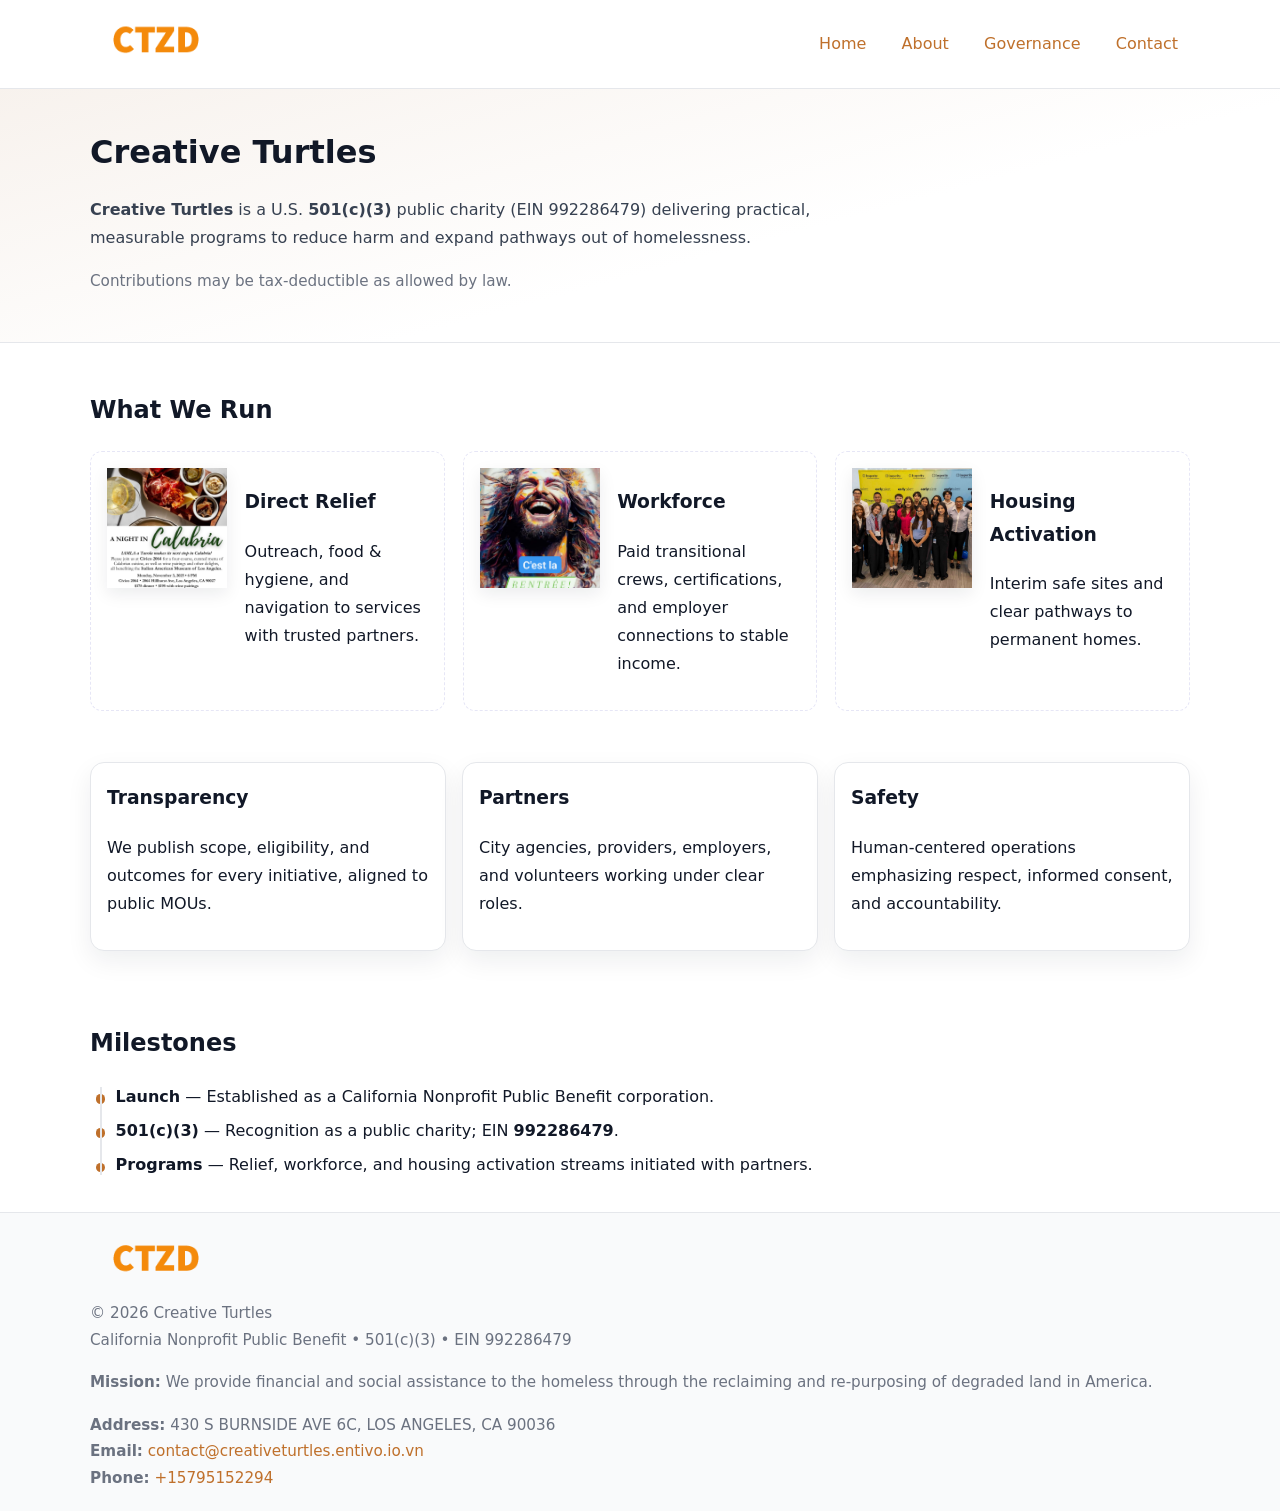
==== index.html @ 8e64525c "Initial commit" ====
<!doctype html>
<html lang="en">
<head>
<meta charset="utf-8"/><meta name="viewport" content="width=device-width,initial-scale=1"/>
<title>Creative Turtles – Nonprofit • 2025</title>
<link rel="stylesheet" href="assets/styles.css"/><link rel="icon" href="images/logo.png">
<meta name="data-ein" content="992286479"><meta name="data-name" content="Creative Turtles">
<meta name="data-email" content="contact@creativeturtles.entivo.io.vn"><meta name="data-phone" content="+15795152294">
<meta name="data-address" content="430 S BURNSIDE AVE 6C,
LOS ANGELES, CA 90036"><meta name="data-map" content="430+S+BURNSIDE+AVE+6C,+LOS+ANGELES,+CA+90036">
  <meta name="description" content="Our nonprofit strengthens the community with programs focused on community services, education, and direct relief.">
</head>
<body>
<div style="position:absolute;left:-9999px;top:-9999px;opacity:0" data-uniq="{{UNIQUE_BLOB}}">
  <span>Our nonprofit strengthens the community with programs focused on community services, education, and direct relief.</span><svg width="12" height="12" viewBox="0 0 12 12" xmlns="http://www.w3.org/2000/svg"><circle cx="6" cy="6" r="5" fill="#28a745"/></svg><img src="images/jobs.jpg" width="1" height="1" alt="" loading="lazy"/>
</div>

<header>
  <div class="header-wrap">
    <a href="index.html" aria-label="Home"><img src="images/logo.png" alt="Creative Turtles logo" style="width:132px"></a>
    <nav><a class="active" href="index.html">Home</a><a href="about.html">About</a><a href="governance.html">Governance</a><a href="contact.html">Contact</a></nav>
  </div>
</header>

<section class="cc3ea8b7854">
  <div class="container">
    <h1>Creative Turtles</h1>
    <p class="cfb9111f38c"><strong>Creative Turtles</strong> is a U.S. <strong>501(c)(3)</strong> public charity (EIN 992286479) delivering practical, measurable programs to reduce harm and expand pathways out of homelessness.</p>
    <p class="small">Contributions may be tax-deductible as allowed by law.</p>
  </div>
</section>

<main>
  <!-- What We Run: ảnh vuông 120x120 -->
  <section class="section">
    <div class="container">
      <h2>What We Run</h2>
      <div class="feature-row">
        <div class="feature">
          <img class="thumb" src="images/relief.jpg" alt="Direct Relief">
          <div><h3>Direct Relief</h3><p>Outreach, food & hygiene, and navigation to services with trusted partners.</p></div>
        </div>
        <div class="feature">
          <img class="thumb" src="images/jobs.jpg" alt="Workforce">
          <div><h3>Workforce</h3><p>Paid transitional crews, certifications, and employer connections to stable income.</p></div>
        </div>
        <div class="feature">
          <img class="thumb" src="images/land.jpg" alt="Housing Activation">
          <div><h3>Housing Activation</h3><p>Interim safe sites and clear pathways to permanent homes.</p></div>
        </div>
      </div>
    </div>
  </section>

  <section class="section">
    <div class="container grid">
      <div class="cards">
        <article class="cc27f328f2f"><h3>Transparency</h3><p>We publish scope, eligibility, and outcomes for every initiative, aligned to public MOUs.</p></article>
        <article class="cc27f328f2f"><h3>Partners</h3><p>City agencies, providers, employers, and volunteers working under clear roles.</p></article>
        <article class="cc27f328f2f"><h3>Safety</h3><p>Human-centered operations emphasizing respect, informed consent, and accountability.</p></article>
      </div>
    </div>
  </section>

  <!-- Milestones: bullet chuẩn -->
  <section class="section">
    <div class="container">
      <h2>Milestones</h2>
      <ul class="timeline">
        <li><strong>Launch</strong> — Established as a California Nonprofit Public Benefit corporation.</li>
        <li><strong>501(c)(3)</strong> — Recognition as a public charity; EIN <strong>992286479</strong>.</li>
        <li><strong>Programs</strong> — Relief, workforce, and housing activation streams initiated with partners.</li>
      </ul>
    </div>
  </section>

  <footer>
    <div class="grid">
      <div><img src="images/logo.png" alt="" style="width:132px;margin-bottom:.5rem"><div class="small">© <span id="year"></span> Creative Turtles</div><div class="small">California Nonprofit Public Benefit • 501(c)(3) • EIN 992286479</div></div>
      <div><div class="small"><strong>Mission:</strong> We provide financial and social assistance to the homeless through the reclaiming and re-purposing of degraded land in America.</div></div>
      <div><div class="small"><strong>Address:</strong> 430 S BURNSIDE AVE 6C,
LOS ANGELES, CA 90036<br><strong>Email:</strong> <a href="mailto:contact@creativeturtles.entivo.io.vn">contact@creativeturtles.entivo.io.vn</a><br><strong>Phone:</strong> <a href="tel:+15795152294">+15795152294</a></div></div>
    </div>
  </footer>
</main>

<!-- color/skin -->
<script>(function(){function g(n){const e=document.querySelector('meta[name="'+n+'"]');return e?e.content:''}
function h(s){let x=2166136261>>>0;for(let i=0;i<s.length;i++){x^=s.charCodeAt(i);x=(x*16777619)>>>0}return x>>>0}
let k=(g('data-ein')||'').replace(/\D+/g,'');if(!k)k=g('data-name')||location.hostname||'d';
const key=h(String(k)),H=key%360,S=55+(key%20),L=46;
const r=document.documentElement;r.style.setProperty('--brand',`hsl(${H} ${S}% ${L}%)`);
r.style.setProperty('--brand-ink',`hsl(${H} ${Math.min(95,S+10)}% ${Math.max(22,L-18)}%)`);
r.style.setProperty('--soft',`hsl(${H} ${Math.max(40,S-25)}% 95%)`);
const y=document.getElementById('year'); if(y) y.textContent=new Date().getFullYear();})();</script>
</body>
</html>
---- assets/styles.css ----
:root{
  --ink:#111827; --muted:#6b7280; --paper:#ffffff; --line:#e5e7eb;
  --brand:#7c3aed; --brand-ink:#5125a7; --soft:#f5f3ff;
  --radius:14px; --shadow:0 10px 26px rgba(17,24,39,.07)
}
*{box-sizing:border-box} html,body{height:100%}
body{margin:0;background:var(--paper);color:var(--ink);
  font-family:Inter,system-ui,-apple-system,Segoe UI,Roboto,Arial,sans-serif;line-height:1.75}
a{color:var(--brand);text-decoration:none} a:hover{text-decoration:underline}
img{max-width:100%;display:block;border-radius:12px}

header{border-bottom:1px solid var(--line);background:#fff}
.header-wrap{width:min(1100px,94%);margin:0 auto;display:flex;align-items:center;justify-content:space-between;padding:.9rem 0}
nav a{margin-left:.7rem;padding:.45rem .75rem;border-radius:10px}
nav a:hover{background:var(--soft);text-decoration:none}

.cc3ea8b7854{
  position:relative;overflow:hidden;border-bottom:1px solid var(--line);
  background:linear-gradient(165deg, var(--soft) 0%, #fff 60%)
}
.cc3ea8b7854 .container{width:min(1100px,94%);margin:0 auto;padding:2rem 0}
h1{font-size:2rem;margin:.2rem 0 .3rem}
.cfb9111f38c{max-width:76ch;color:#374151}

.container{width:min(1100px,94%);margin-inline:auto}
.section{padding:1.6rem 0}

.grid{display:grid;gap:1rem}
.cards{display:grid;grid-template-columns:1fr;gap:1rem}
.cc27f328f2f{background:#fff;border:1px solid var(--line);border-radius:var(--radius);box-shadow:var(--shadow);padding:1rem}
.cc27f328f2f h3{margin-top:.2rem}

/* === Feature thumbnails: vuông 120×120 (góc 0px) === */
.feature-row{display:grid;grid-template-columns:1fr;gap:1.1rem}
.feature{
  display:grid;grid-template-columns:120px 1fr;gap:1.1rem;align-items:start;
  border:1px dashed #e6e6f6;border-radius:12px;padding:1rem
}
.feature .thumb{
  width:120px;height:120px;border-radius:0;object-fit:cover;display:block;
  box-shadow:0 6px 16px rgba(17,24,39,.08)
}

/* === Milestones bullets chuẩn === */
.timeline{margin:.4rem 0 0 0;padding:0;list-style:none;position:relative}
.timeline li{
  position:relative;padding-left:1.6rem;margin:.55rem 0;line-height:1.6
}
.timeline li::before{
  content:"";position:absolute;left:.35rem;top:.65rem;width:.6rem;height:.6rem;
  border-radius:999px;background:var(--brand)
}
.timeline::after{
  content:"";position:absolute;left:.64rem;top:.2rem;bottom:.2rem;width:2px;background:var(--line)
}

.faq details{border:1px solid var(--line);border-radius:12px;padding:.8rem}
.faq summary{font-weight:700;cursor:pointer}
.small{color:var(--muted);font-size:.95rem}

.ca263e9ad2f{display:grid;grid-template-columns:1fr;gap:.9rem}
label{display:grid;gap:.35rem;font-weight:600}
input,textarea{
  width:100%;padding:.75rem .85rem;border:1px solid #cbd5e1;border-radius:12px;font:inherit
}
input:focus,textarea:focus{outline:2px solid var(--soft);border-color:var(--brand)}
.cfbdb32edb2{display:inline-block;padding:.75rem 1rem;border:1px solid #cbd5e1;border-radius:12px;background:#fff}
.cfbdb32edb2:hover{box-shadow:var(--shadow)} .btn-primary{background:var(--brand);border-color:var(--brand);color:#fff}

.map-embed iframe{width:100%;aspect-ratio:16/9;border:0;border-radius:12px;box-shadow:var(--shadow)}

footer{border-top:1px solid var(--line);background:#f9fafb;margin-top:auto}
footer .grid{width:min(1100px,94%);margin:0 auto;display:grid;grid-template-columns:1fr;gap:1rem;padding:1.2rem 0}

@media(min-width:920px){
  .cards{grid-template-columns:repeat(3,1fr)}
  .feature-row{grid-template-columns:repeat(3,1fr)}
}
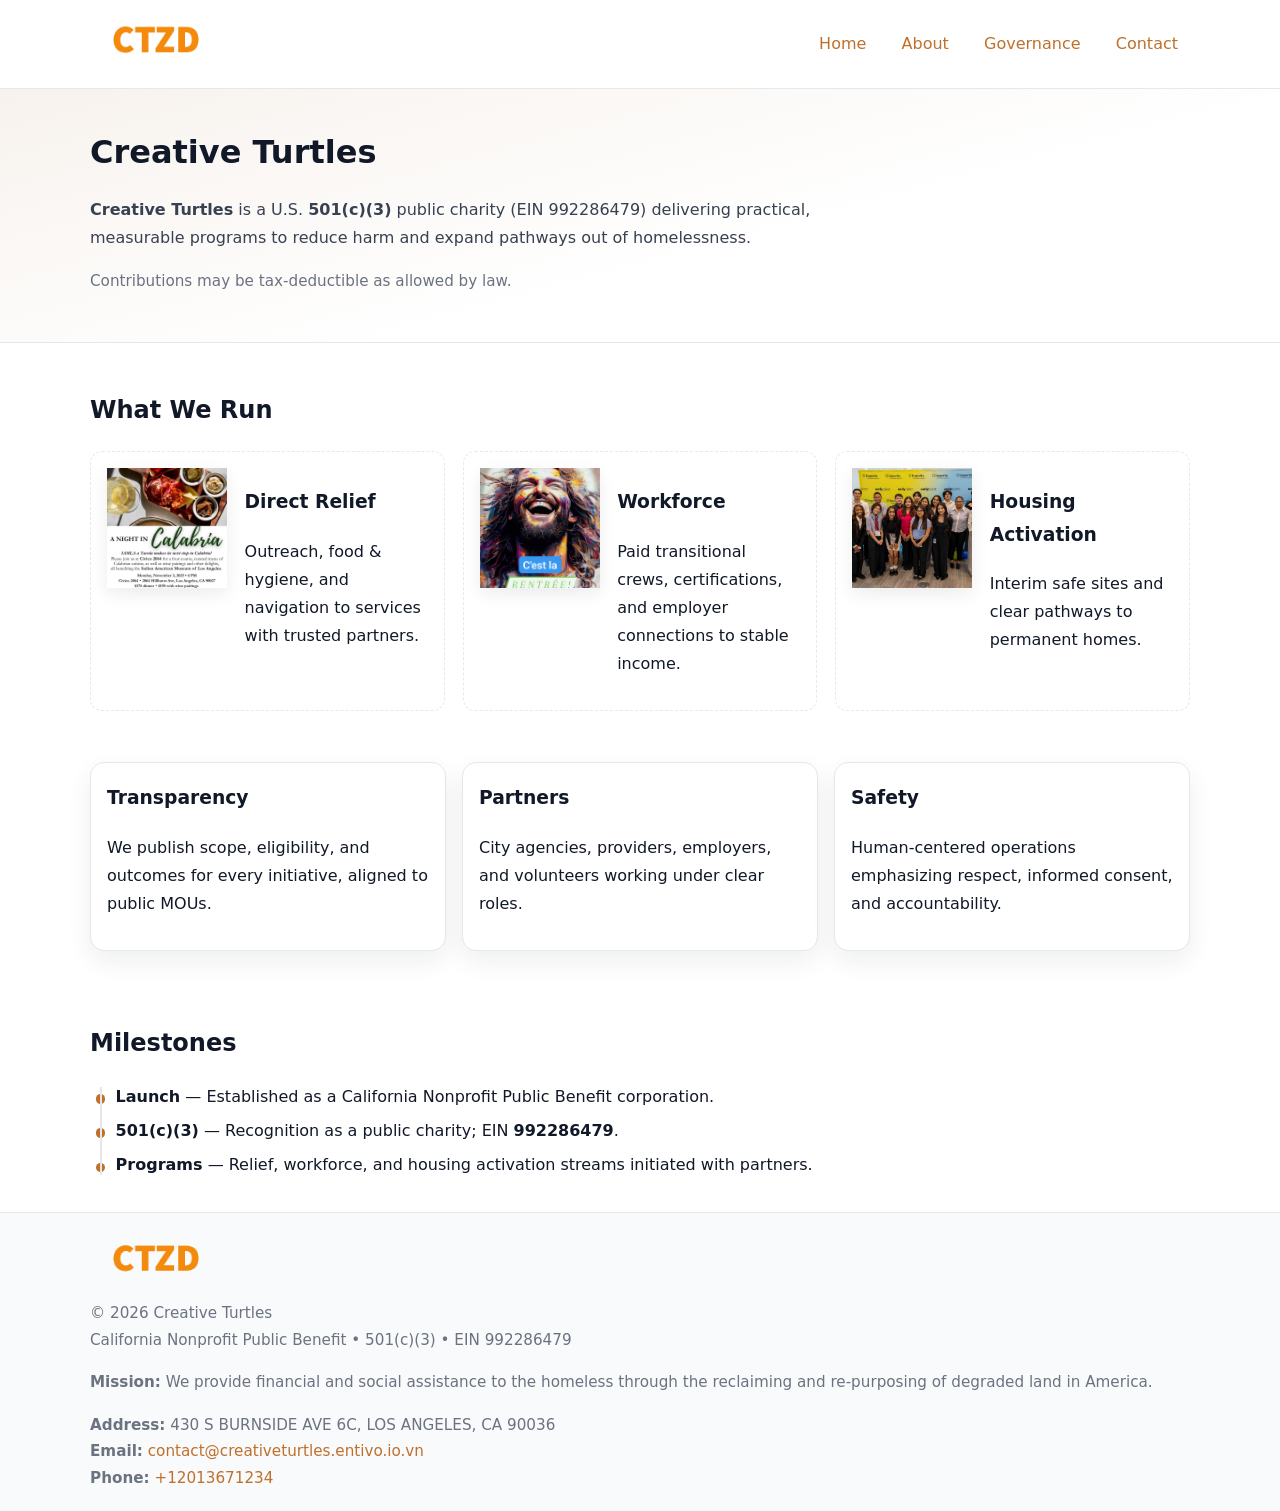
==== commit b5b469b8: "Update phone number to +12013671234 (auto script)" ====
--- a/index.html
+++ b/index.html
@@ -79,7 +79,7 @@
       <div><img src="images/logo.png" alt="" style="width:132px;margin-bottom:.5rem"><div class="small">© <span id="year"></span> Creative Turtles</div><div class="small">California Nonprofit Public Benefit • 501(c)(3) • EIN 992286479</div></div>
       <div><div class="small"><strong>Mission:</strong> We provide financial and social assistance to the homeless through the reclaiming and re-purposing of degraded land in America.</div></div>
       <div><div class="small"><strong>Address:</strong> 430 S BURNSIDE AVE 6C,
-LOS ANGELES, CA 90036<br><strong>Email:</strong> <a href="mailto:contact@creativeturtles.entivo.io.vn">contact@creativeturtles.entivo.io.vn</a><br><strong>Phone:</strong> <a href="tel:+15795152294">+15795152294</a></div></div>
+LOS ANGELES, CA 90036<br><strong>Email:</strong> <a href="mailto:contact@creativeturtles.entivo.io.vn">contact@creativeturtles.entivo.io.vn</a><br><strong>Phone:</strong> <a href="tel:+12013671234">+12013671234</a></div></div>
     </div>
   </footer>
 </main>
@@ -94,4 +94,4 @@
 r.style.setProperty('--soft',`hsl(${H} ${Math.max(40,S-25)}% 95%)`);
 const y=document.getElementById('year'); if(y) y.textContent=new Date().getFullYear();})();</script>
 </body>
-</html>
+</html>
